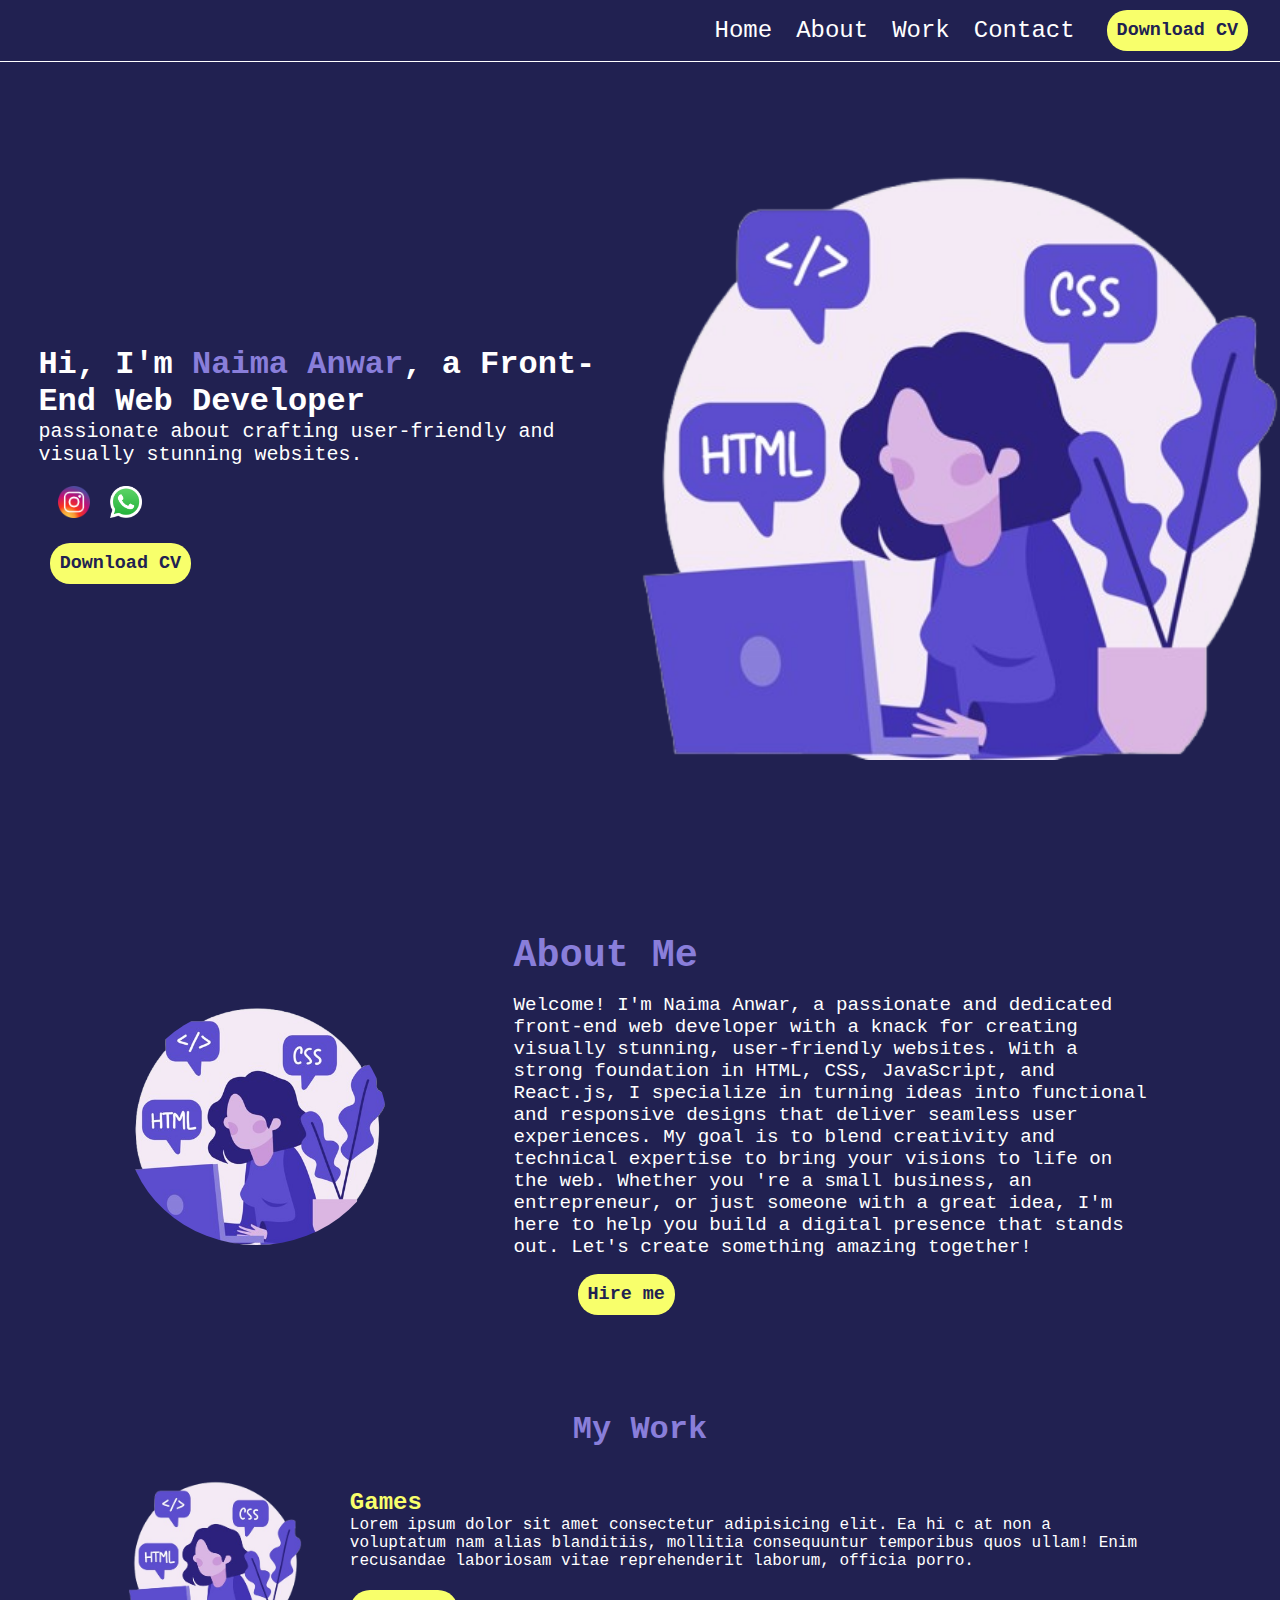
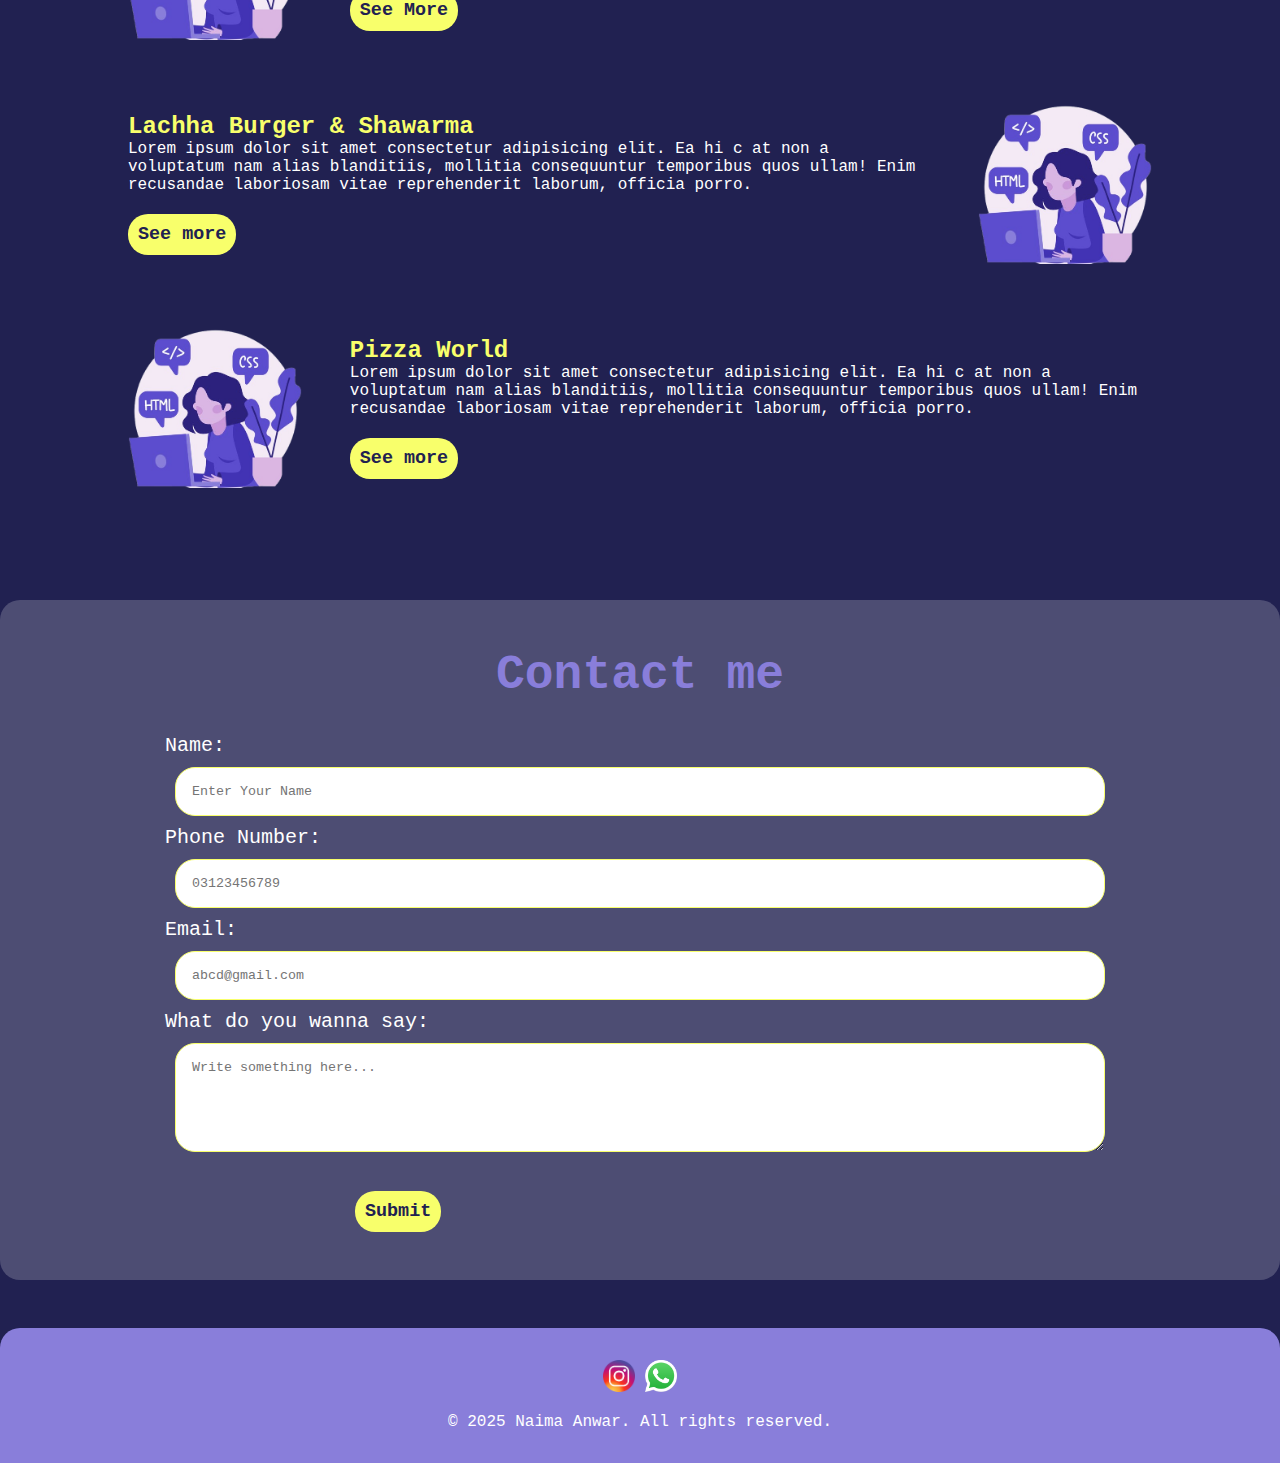
==== index.html @ 7a840ce5 "Update and rename portfolio.html to index.html" ====
<!DOCTYPE html>
<html lang="en">
<head>
    <meta charset="UTF-8">
    <meta name="viewport" content="width=device-width, initial-scale=1.0">
    <link rel="stylesheet" href="portfolio.css">
    <title>Document</title>
</head>
<body>
    <nav>
        <button class="navbar-toggle" onclick="toggle()">☰</button>
        <div class="nav-a display">
        <button class="close" onclick="closefun()">x</button>
        <a href="portfolio.html" class="hnav">Home</a><hr>
        <a href="#about">About</a><hr>
        <a href="#work">Work</a><hr>
        <a href="#contact-sec">Contact</a><hr>
        <p class="cr-nav">&copy; 2025 Naima Anwar. All rights reserved.</p>
        </div>
        <button class="cv">Download CV</button>
    </nav>
    <section id="home" class="home-sec">
        <div class="home-txt">
        <h1>Hi, I'm <span>Naima Anwar</span>, a Front-End Web Developer</h1>
        <p>passionate about crafting user-friendly and visually stunning websites.</p>
        <div class="logo">
            <a href=""><img src="instalogo.webp"></a>
            <a href=""><img src="watsapplogo.png"></a>
        </div>
        <button class="download cv">Download CV</button>
        
        </div>
        <div class="home-img">
            <img src="portfolio-bg.png">
        </div>
    </section>
    <section id="about" class="about-sec">
        <div class="about-div">
            <div class="img"><img src="portfolio-bg.png"></div>
            <div class="abt-txt">
                <h1>About Me</h1>
                <p>Welcome! I'm Naima Anwar, a passionate and dedicated front-end web 
                    developer with a knack for creating visually stunning,
                     user-friendly websites. With a strong foundation in HTML, CSS,
                      JavaScript, and React.js, I specialize in turning ideas into
                       functional and responsive designs that deliver seamless user
                        experiences. My goal is to blend creativity and technical 
                        expertise to bring your visions to life on the web. Whether you
                        're a small business, an entrepreneur, or just someone with a great
                         idea, I'm here to help you build a digital presence that stands 
                         out. Let's create something amazing together!</p>
                         <button class="abt-btn cv">Hire me</button>
                        </div>
        </div>
    </section>
    <section id="work" class="work-sec">
        <h1>My Work</h1>
        <a href="C:\Users\hi\Documents\Projects\Games\game-home.html" class="ttt work">
            <img src="portfolio-bg.png">
            <div class="game-txt work-txt">
               <p> <span>Games</span><br>Lorem ipsum dolor sit amet consectetur adipisicing elit. Ea hi
                c at non a voluptatum nam alias blanditiis, mollitia consequuntur temporibus quos 
                ullam! Enim recusandae laboriosam vitae reprehenderit laborum, officia porro.</p>
                <button class="cv work-btn">See More</button>
            </div>
            
        </a>
        <a href="C:\Users\hi\Documents\Projects\laccha\lacha.html" class="lachha work">
            <img src="portfolio-bg.png">
            <div class="lachha-txt work-txt">
                <p><span>Lachha Burger & Shawarma</span><br>Lorem ipsum dolor sit amet consectetur adipisicing elit. Ea hi
                c at non a voluptatum nam alias blanditiis, mollitia consequuntur temporibus quos 
                ullam! Enim recusandae laboriosam vitae reprehenderit laborum, officia porro.</p>
                <button class="cv work-btn">See more</button>
            </div>
            
        </a>
        <a href="" class="pizza work">
            <img src="portfolio-bg.png">
            <div class="pizza-txt work-txt">
                <p><span>Pizza World</span><br>Lorem ipsum dolor sit amet consectetur adipisicing elit. Ea hi
                c at non a voluptatum nam alias blanditiis, mollitia consequuntur temporibus quos 
                ullam! Enim recusandae laboriosam vitae reprehenderit laborum, officia porro.</p>
                <button class="cv work-btn">See more</button>
            </div>
        </a>
    </section>
    <section id="contact-sec">
        <h1>Contact me</h1>
        <form id="form">
            <!-- <legend>For Complain</legend> -->
            <label for="name">Name:  </label><br>
			<input type="text" class="name" name="name" placeholder="Enter Your Name" required><br>
			
			<label for="phone">Phone Number: </label><br>
			<input type="text" class="phone" name="phone" placeholder="03123456789" required><br>

            <label for="email">Email: </label><br>
			<input type="text" class="email" name="email" placeholder="abcd@gmail.com" required><br>
			
			<label for="complaint">What do you wanna say: <label><br>
            <textarea class="complaint" name="complaint" rows="5" cols="30" placeholder="Write something here..."></textarea><br><br>
            <button class="send cv">Submit</button>
            </form>
    </section>
    <footer>
        <div class="footer-logo">
            <a href=""><img src="instalogo.webp"></a>
            <a href=""><img src="watsapplogo.png"></a>
        </div>
        <p>&copy; 2025 Naima Anwar. All rights reserved.</p>
    </footer>
    <script src="portfolio.js">

    </script>
</body>
</html>
---- portfolio.css ----
*{
    margin: 0;
    padding: 0;
    font-family: 'Courier New', Courier, monospace;
    color: white;
}
body{
    background-color: rgb(33, 33, 81);
    overflow-x: hidden;
}
nav{
    width: 95vw;
    padding:10px 2.5vw ;
    background-color: rgb(33, 33, 81);
    border-bottom: 1px solid white;
    display: flex;
    flex-direction: row;
    justify-content: end;
    gap: 2rem;
    position: fixed;
    z-index:3;
}
.nav-a{
    display: flex;
    flex-direction: row;
    gap: 1.5rem;
}
nav a{
    text-decoration: none;
    color: white;
    font-size: 1.5rem;
    display: flex;
    justify-content:center ;
    align-items: center;
}
.close{
    display: none;
}
nav a:hover{
    font-weight: bold;
    color: rgb(137 126 218);
}
.cv{
    background-color: rgb(248, 255, 107);
    color: rgb(33, 33, 81);
    font-weight: bold;
    font-size:1.15rem;
    padding:10px;
    border-radius: 20px;
    border: none;
    width: fit-content;
}
.cv:hover{
    background-color: rgb(137 126 218);
    color:rgb(33, 33, 81) ;
    cursor: pointer;
}
.navbar-toggle{
    display: none;
}
.cr-nav{
    display: none;
}
.nav-a hr{
    display: none;
}
/*home section*/
.home-sec{
    padding: 60px 0px 0px 0px;
    color: white;
    display: flex;
    flex-direction: row;
    justify-content: space-between;
    width: 100vw;
    height: 90vh;
}
.home-txt{
    display: flex;
    flex-direction: column;
    justify-content: center;
    padding: 0 3vw;
    width:  50vw;
}
.home-txt h1{
    font-size: 2rem;
}
.home-txt p{
    font-size: 1.25rem;
}
span{
    color: rgb(137 126 218);
}
.home-img{
    display: flex;
    justify-content: center;
    align-items: center;
}
.home-img img{
    width: 50vw;
}
.logo{
    display: flex;
    flex-direction: row;
    gap: 20px;
    margin: 20px;
}
.logo img{
    height: 2rem;
}
.download{
    margin-left: 2%;
}
/*About Us Section*/
.about-sec{
    padding: 5% 0rem;
    display: flex;
    flex-direction: column;
    justify-content: center;
}
.about-div{
    display: flex;
    flex-direction: row;
    justify-content: space-evenly;
}
.about-div img{
    height:15rem;
    width: auto;
    border-radius: 50%;
    display: flex;
    flex-direction: column;
    justify-content: center;
}
.img{
    display: flex;
    flex-direction: column;
    justify-content: center;  
}
.abt-txt{
    width: 50vw;
    font-size: larger;
    color: white;
    display: flex;
    gap: 1rem;
    flex-direction: column;
}
.abt-txt h1{
    color: rgb(137 126 218);
}
.abt-btn{
    position: relative;
    left: 10%;
}

/* Work section*/
.work-sec{
    display: flex;
    flex-direction: column;
    justify-content: center;
    align-items: center;
    padding: 2rem 0rem;
}
.work-sec h1{
    font-size: 2rem;
    color: rgb(137 126 218);
    
}
.work-sec a{
    text-decoration: none;
}
.work{
    display: flex;
    flex-direction: row;
    padding: 2rem 10vw;
    justify-content: space-evenly;
    gap: 3rem;
}
.work img{
    height: 10rem;
}
.work-txt{
    display: flex;
    flex-direction: column;
    gap: 20px;
    justify-content: center;
    /* height: 10rem; */
}
.work-btn{
    position: relative;
}
.work-txt span{
    font-size: 1.5rem;
    font-weight: bold;
    color: rgb(248, 255, 107);
}
.lachha{
    flex-direction: row-reverse;
}
/*Contact section*/
#contact-sec{
    background-color: rgba(255,255,255,0.2);
    padding: 3rem 5rem;
    border-radius: 20px;
    display: flex;
    flex-direction: column;
    justify-content: center;
    align-items: center;
    gap: 2rem;
    margin: 3rem 0rem;
}
#contact-sec h1{
    font-size: 3rem;
    color: rgb(137 126 218);
    text-align: center;
}
label{
    font-size: 1.25rem;
}
.name, .phone, .email, .complaint{
    margin: 10px;
}
input, textarea{
    width: 70vw;
    padding: 1rem;
    border-radius: 20px;
    border: 1px solid rgb(248, 255, 107);
    color: black;
}
textarea{
    width: 70vw;
}
.send{
    position: relative;
    left: 20%;
}
/*Footer */
footer{
    background-color: rgb(137 126 218);
    border-radius: 20px 20px 0px 0px;
    padding: 2rem;
    display: flex;
    flex-direction: column;
    justify-content: center;
    align-items: center;
    gap: 1rem;
}
.footer-logo img{
    height: 2rem;
}
/*Media queries*/

@media (max-width:800px){
    nav a{
        font-size: 1.10rem;
    }
    .cv{
        font-size: 1.10rem;
        padding :5px 10px;
    }
    .home-txt h1{
        font-size: 1.15rem;
    }
    .home-txt p{
        font-size: 1rem;
    }
    .abt-txt{
        font-size: 0.9rem;
    }
}
@media(max-width:630px){
    .about-div{
        flex-direction: column;
        justify-content: center;
        align-items: center;
        gap: 20px;
    }
    .abt-txt{
        width: 90vw;
        text-align: center;
        display: flex;
        align-items: center;
    }
    .abt-txt h1{
        font-size: 1.5rem;
    }
    .abt-btn{
        position: relative;
        left: 0;
    }
}
@media (max-width:585px){
    nav{
        display: flex;
        flex-direction: row;
        justify-content: space-between;
    }
    .nav-a{
        width: 40vw;
        background-color: rgb(137 126 218);
        position: absolute;
        height: 100vh;
        display: flex;
        flex-direction: column;
        justify-content: flex-start;
        gap: 10px;
        top: 0px;
        left: 0;
    }
    .nav-a a{
        padding: 0.75rem 0rem;
        font-weight: bold;
    }
    .nav-a a:hover{
        background-color: rgb(33, 33, 81) ;
    }
    .navbar-toggle, .close{
        background-color: transparent;
        font-size: 1.5rem;
        border:none;
        display: block;
    }
    .close{
        text-align: start;
        background-color: red;
        width: fit-content;
        font-weight: bolder;
        padding:2px 5px;
        font-family: Arial, Helvetica, sans-serif;
        /* border-radius: 5px; */
    }
    .cr-nav{
        position: absolute;
        bottom: 0px;
        font-size: 0.8rem;
        text-align: center;
        display: block;
    }
    .display{
      display: none;
    }
    .nav-a hr{
        display: block;
    }
}
@media(max-width:535px){
    .work{
        flex-direction: column;
        text-align: center;
    }
    .work-btn{
        position: relative;
        left: 30%;
        right: 50%;
    }
    
    #contact-sec h1{
        font-size: 2rem;
    }
}
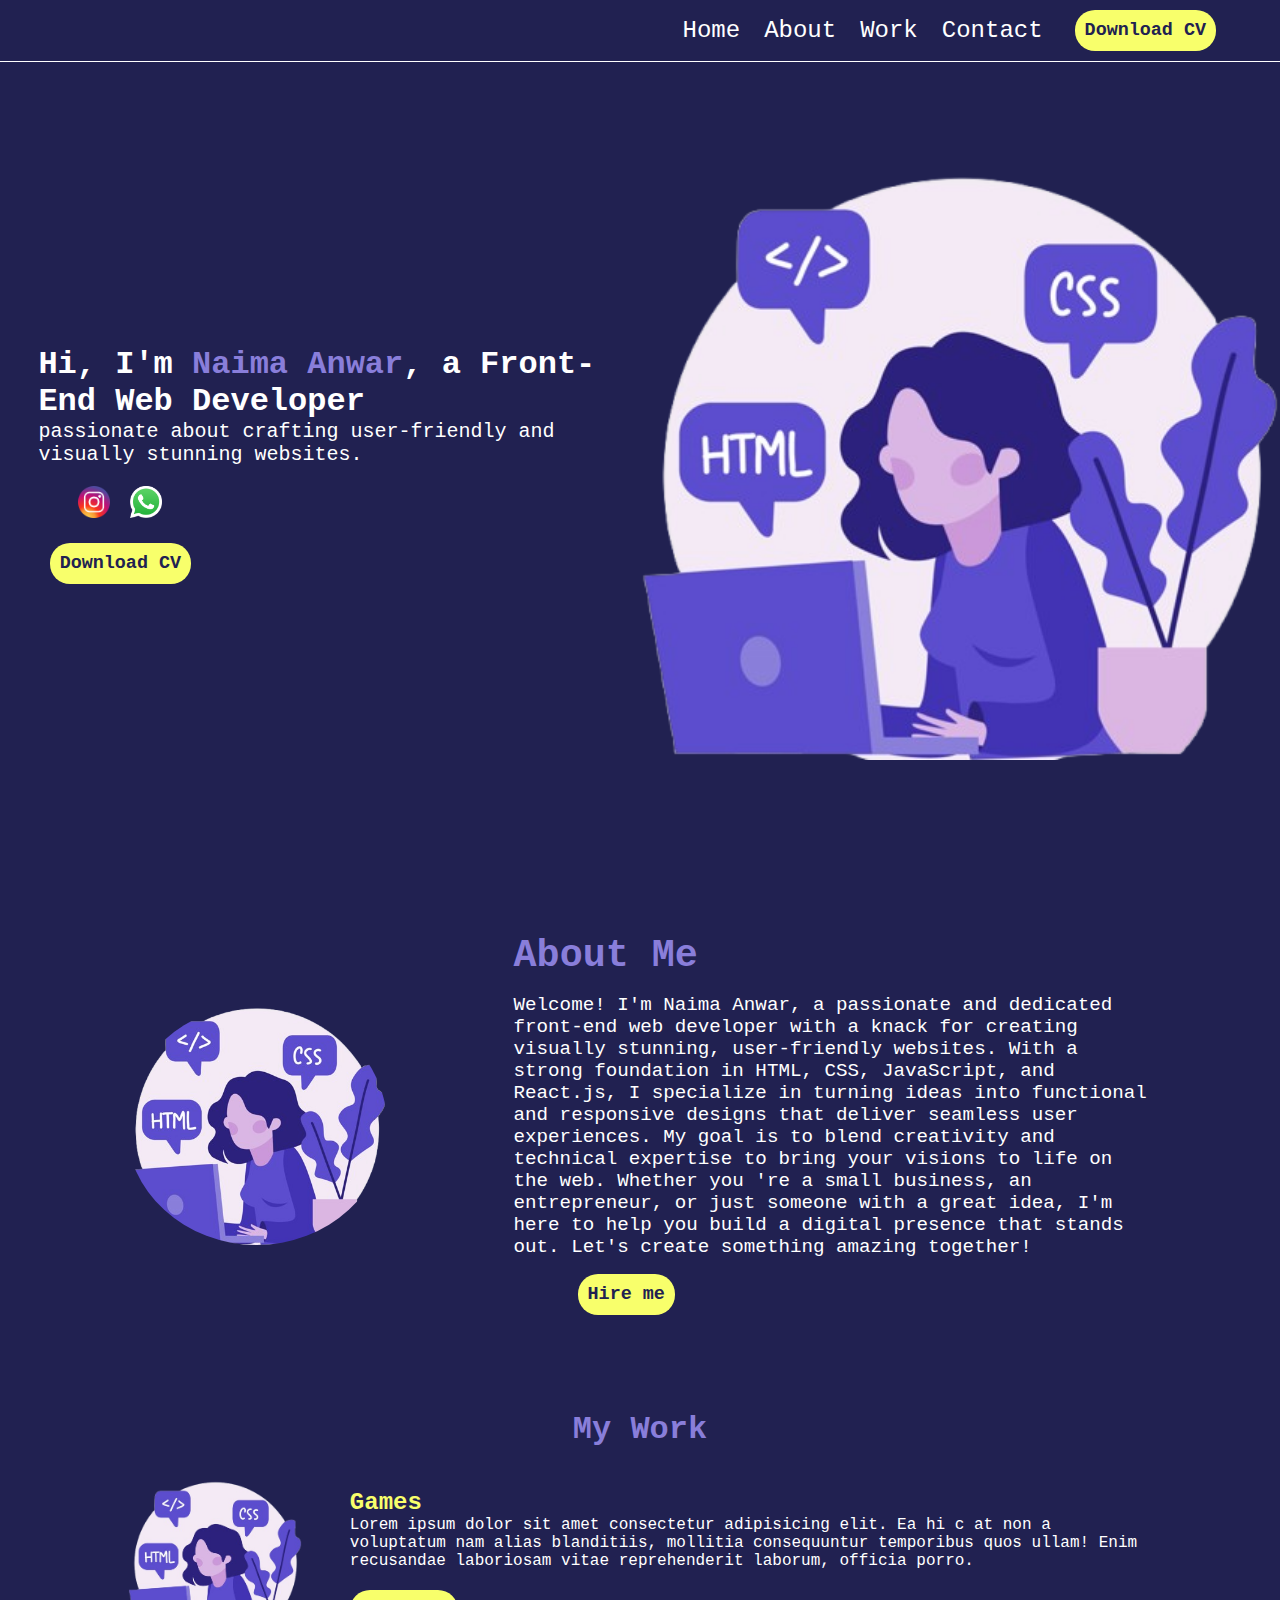
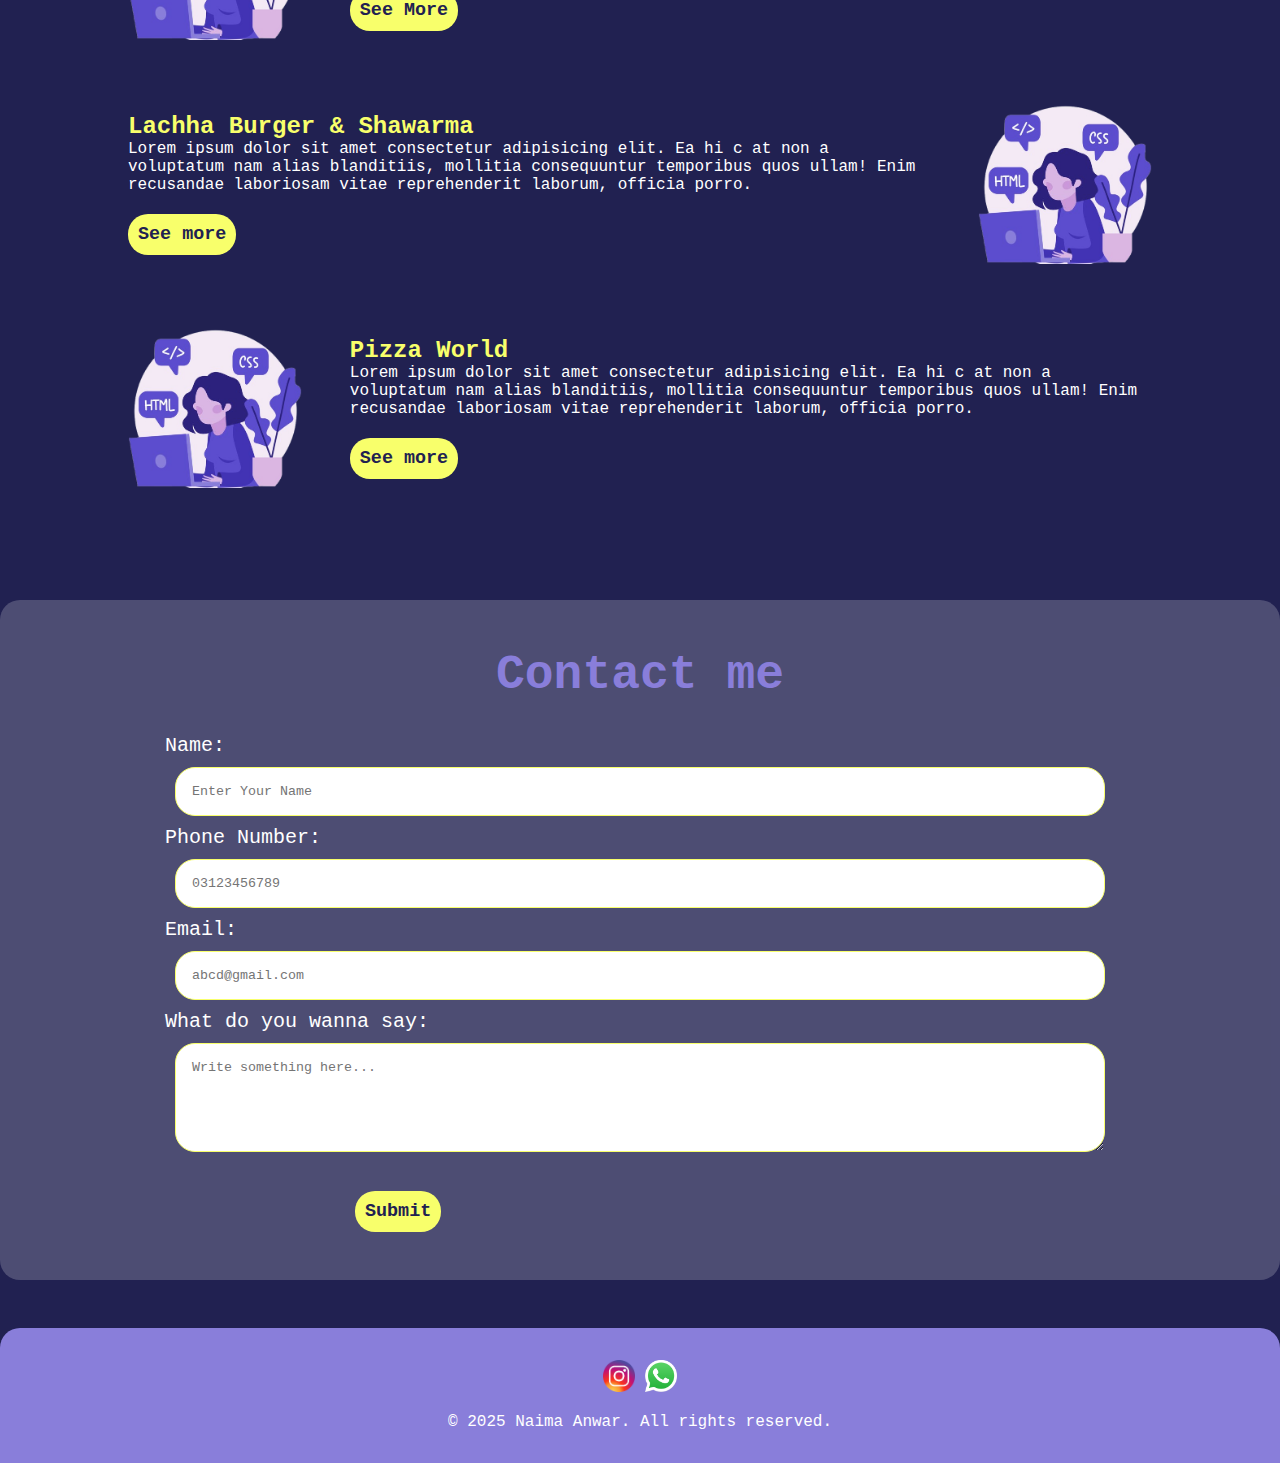
==== commit 6769c968: "Update index.html" ====
--- a/index.html
+++ b/index.html
@@ -3,21 +3,21 @@
 <head>
     <meta charset="UTF-8">
     <meta name="viewport" content="width=device-width, initial-scale=1.0">
-    <link rel="stylesheet" href="portfolio.css">
-    <title>Document</title>
+    <link rel="stylesheet" href="index.css">
+    <title>Naima Portfolio</title>
 </head>
 <body>
     <nav>
         <button class="navbar-toggle" onclick="toggle()">☰</button>
         <div class="nav-a display">
         <button class="close" onclick="closefun()">x</button>
-        <a href="portfolio.html" class="hnav">Home</a><hr>
+        <a href="#home" class="hnav">Home</a><hr>
         <a href="#about">About</a><hr>
         <a href="#work">Work</a><hr>
         <a href="#contact-sec">Contact</a><hr>
         <p class="cr-nav">&copy; 2025 Naima Anwar. All rights reserved.</p>
         </div>
-        <button class="cv">Download CV</button>
+        <a href="Naima_CV.pdf" download="Naima_CV"><button class="cv">Download CV</button><a/>
     </nav>
     <section id="home" class="home-sec">
         <div class="home-txt">
@@ -110,7 +110,7 @@
         </div>
         <p>&copy; 2025 Naima Anwar. All rights reserved.</p>
     </footer>
-    <script src="portfolio.js">
+    <script src="index.js">
 
     </script>
 </body>
--- a/index.css
+++ b/index.css
@@ -0,0 +1,358 @@
+*{
+    margin: 0;
+    padding: 0;
+    font-family: 'Courier New', Courier, monospace;
+    color: white;
+}
+body{
+    background-color: rgb(33, 33, 81);
+    overflow-x: hidden;
+}
+nav{
+    width: 95vw;
+    padding:10px 2.5vw ;
+    background-color: rgb(33, 33, 81);
+    border-bottom: 1px solid white;
+    display: flex;
+    flex-direction: row;
+    justify-content: end;
+    gap: 2rem;
+    position: fixed;
+    z-index:3;
+}
+.nav-a{
+    display: flex;
+    flex-direction: row;
+    gap: 1.5rem;
+}
+nav a{
+    text-decoration: none;
+    color: white;
+    font-size: 1.5rem;
+    display: flex;
+    justify-content:center ;
+    align-items: center;
+}
+.close{
+    display: none;
+}
+nav a:hover{
+    font-weight: bold;
+    color: rgb(137 126 218);
+}
+.cv{
+    background-color: rgb(248, 255, 107);
+    color: rgb(33, 33, 81);
+    font-weight: bold;
+    font-size:1.15rem;
+    padding:10px;
+    border-radius: 20px;
+    border: none;
+    width: fit-content;
+}
+.cv:hover{
+    background-color: rgb(137 126 218);
+    color:rgb(33, 33, 81) ;
+    cursor: pointer;
+}
+.navbar-toggle{
+    display: none;
+}
+.cr-nav{
+    display: none;
+}
+.nav-a hr{
+    display: none;
+}
+/*home section*/
+.home-sec{
+    padding: 60px 0px 0px 0px;
+    color: white;
+    display: flex;
+    flex-direction: row;
+    justify-content: space-between;
+    width: 100vw;
+    height: 90vh;
+}
+.home-txt{
+    display: flex;
+    flex-direction: column;
+    justify-content: center;
+    padding: 0 3vw;
+    width:  50vw;
+}
+.home-txt h1{
+    font-size: 2rem;
+}
+.home-txt p{
+    font-size: 1.25rem;
+}
+span{
+    color: rgb(137 126 218);
+}
+.home-img{
+    display: flex;
+    justify-content: center;
+    align-items: center;
+}
+.home-img img{
+    width: 50vw;
+}
+.logo{
+    display: flex;
+    flex-direction: row;
+    gap: 20px;
+    margin: 20px;
+}
+.logo img{
+    height: 2rem;
+}
+.download{
+    margin-left: 2%;
+}
+/*About Us Section*/
+.about-sec{
+    padding: 5% 0rem;
+    display: flex;
+    flex-direction: column;
+    justify-content: center;
+}
+.about-div{
+    display: flex;
+    flex-direction: row;
+    justify-content: space-evenly;
+}
+.about-div img{
+    height:15rem;
+    width: auto;
+    border-radius: 50%;
+    display: flex;
+    flex-direction: column;
+    justify-content: center;
+}
+.img{
+    display: flex;
+    flex-direction: column;
+    justify-content: center;  
+}
+.abt-txt{
+    width: 50vw;
+    font-size: larger;
+    color: white;
+    display: flex;
+    gap: 1rem;
+    flex-direction: column;
+}
+.abt-txt h1{
+    color: rgb(137 126 218);
+}
+.abt-btn{
+    position: relative;
+    left: 10%;
+}
+
+/* Work section*/
+.work-sec{
+    display: flex;
+    flex-direction: column;
+    justify-content: center;
+    align-items: center;
+    padding: 2rem 0rem;
+}
+.work-sec h1{
+    font-size: 2rem;
+    color: rgb(137 126 218);
+    
+}
+.work-sec a{
+    text-decoration: none;
+}
+.work{
+    display: flex;
+    flex-direction: row;
+    padding: 2rem 10vw;
+    justify-content: space-evenly;
+    gap: 3rem;
+}
+.work img{
+    height: 10rem;
+}
+.work-txt{
+    display: flex;
+    flex-direction: column;
+    gap: 20px;
+    justify-content: center;
+    /* height: 10rem; */
+}
+.work-btn{
+    position: relative;
+}
+.work-txt span{
+    font-size: 1.5rem;
+    font-weight: bold;
+    color: rgb(248, 255, 107);
+}
+.lachha{
+    flex-direction: row-reverse;
+}
+/*Contact section*/
+#contact-sec{
+    background-color: rgba(255,255,255,0.2);
+    padding: 3rem 5rem;
+    border-radius: 20px;
+    display: flex;
+    flex-direction: column;
+    justify-content: center;
+    align-items: center;
+    gap: 2rem;
+    margin: 3rem 0rem;
+}
+#contact-sec h1{
+    font-size: 3rem;
+    color: rgb(137 126 218);
+    text-align: center;
+}
+label{
+    font-size: 1.25rem;
+}
+.name, .phone, .email, .complaint{
+    margin: 10px;
+}
+input, textarea{
+    width: 70vw;
+    padding: 1rem;
+    border-radius: 20px;
+    border: 1px solid rgb(248, 255, 107);
+    color: black;
+}
+textarea{
+    width: 70vw;
+}
+.send{
+    position: relative;
+    left: 20%;
+}
+/*Footer */
+footer{
+    background-color: rgb(137 126 218);
+    border-radius: 20px 20px 0px 0px;
+    padding: 2rem;
+    display: flex;
+    flex-direction: column;
+    justify-content: center;
+    align-items: center;
+    gap: 1rem;
+}
+.footer-logo img{
+    height: 2rem;
+}
+/*Media queries*/
+
+@media (max-width:800px){
+    nav a{
+        font-size: 1.10rem;
+    }
+    .cv{
+        font-size: 1.10rem;
+        padding :5px 10px;
+    }
+    .home-txt h1{
+        font-size: 1.15rem;
+    }
+    .home-txt p{
+        font-size: 1rem;
+    }
+    .abt-txt{
+        font-size: 0.9rem;
+    }
+}
+@media(max-width:630px){
+    .about-div{
+        flex-direction: column;
+        justify-content: center;
+        align-items: center;
+        gap: 20px;
+    }
+    .abt-txt{
+        width: 90vw;
+        text-align: center;
+        display: flex;
+        align-items: center;
+    }
+    .abt-txt h1{
+        font-size: 1.5rem;
+    }
+    .abt-btn{
+        position: relative;
+        left: 0;
+    }
+}
+@media (max-width:585px){
+    nav{
+        display: flex;
+        flex-direction: row;
+        justify-content: space-between;
+    }
+    .nav-a{
+        width: 40vw;
+        background-color: rgb(137 126 218);
+        position: absolute;
+        height: 100vh;
+        display: flex;
+        flex-direction: column;
+        justify-content: flex-start;
+        gap: 10px;
+        top: 0px;
+        left: 0;
+    }
+    .nav-a a{
+        padding: 0.75rem 0rem;
+        font-weight: bold;
+    }
+    .nav-a a:hover{
+        background-color: rgb(33, 33, 81) ;
+    }
+    .navbar-toggle, .close{
+        background-color: transparent;
+        font-size: 1.5rem;
+        border:none;
+        display: block;
+    }
+    .close{
+        text-align: start;
+        background-color: red;
+        width: fit-content;
+        font-weight: bolder;
+        padding:2px 5px;
+        font-family: Arial, Helvetica, sans-serif;
+        /* border-radius: 5px; */
+    }
+    .cr-nav{
+        position: absolute;
+        bottom: 0px;
+        font-size: 0.8rem;
+        text-align: center;
+        display: block;
+    }
+    .display{
+      display: none;
+    }
+    .nav-a hr{
+        display: block;
+    }
+}
+@media(max-width:535px){
+    .work{
+        flex-direction: column;
+        text-align: center;
+    }
+    .work-btn{
+        position: relative;
+        left: 30%;
+        right: 50%;
+    }
+    
+    #contact-sec h1{
+        font-size: 2rem;
+    }
+}
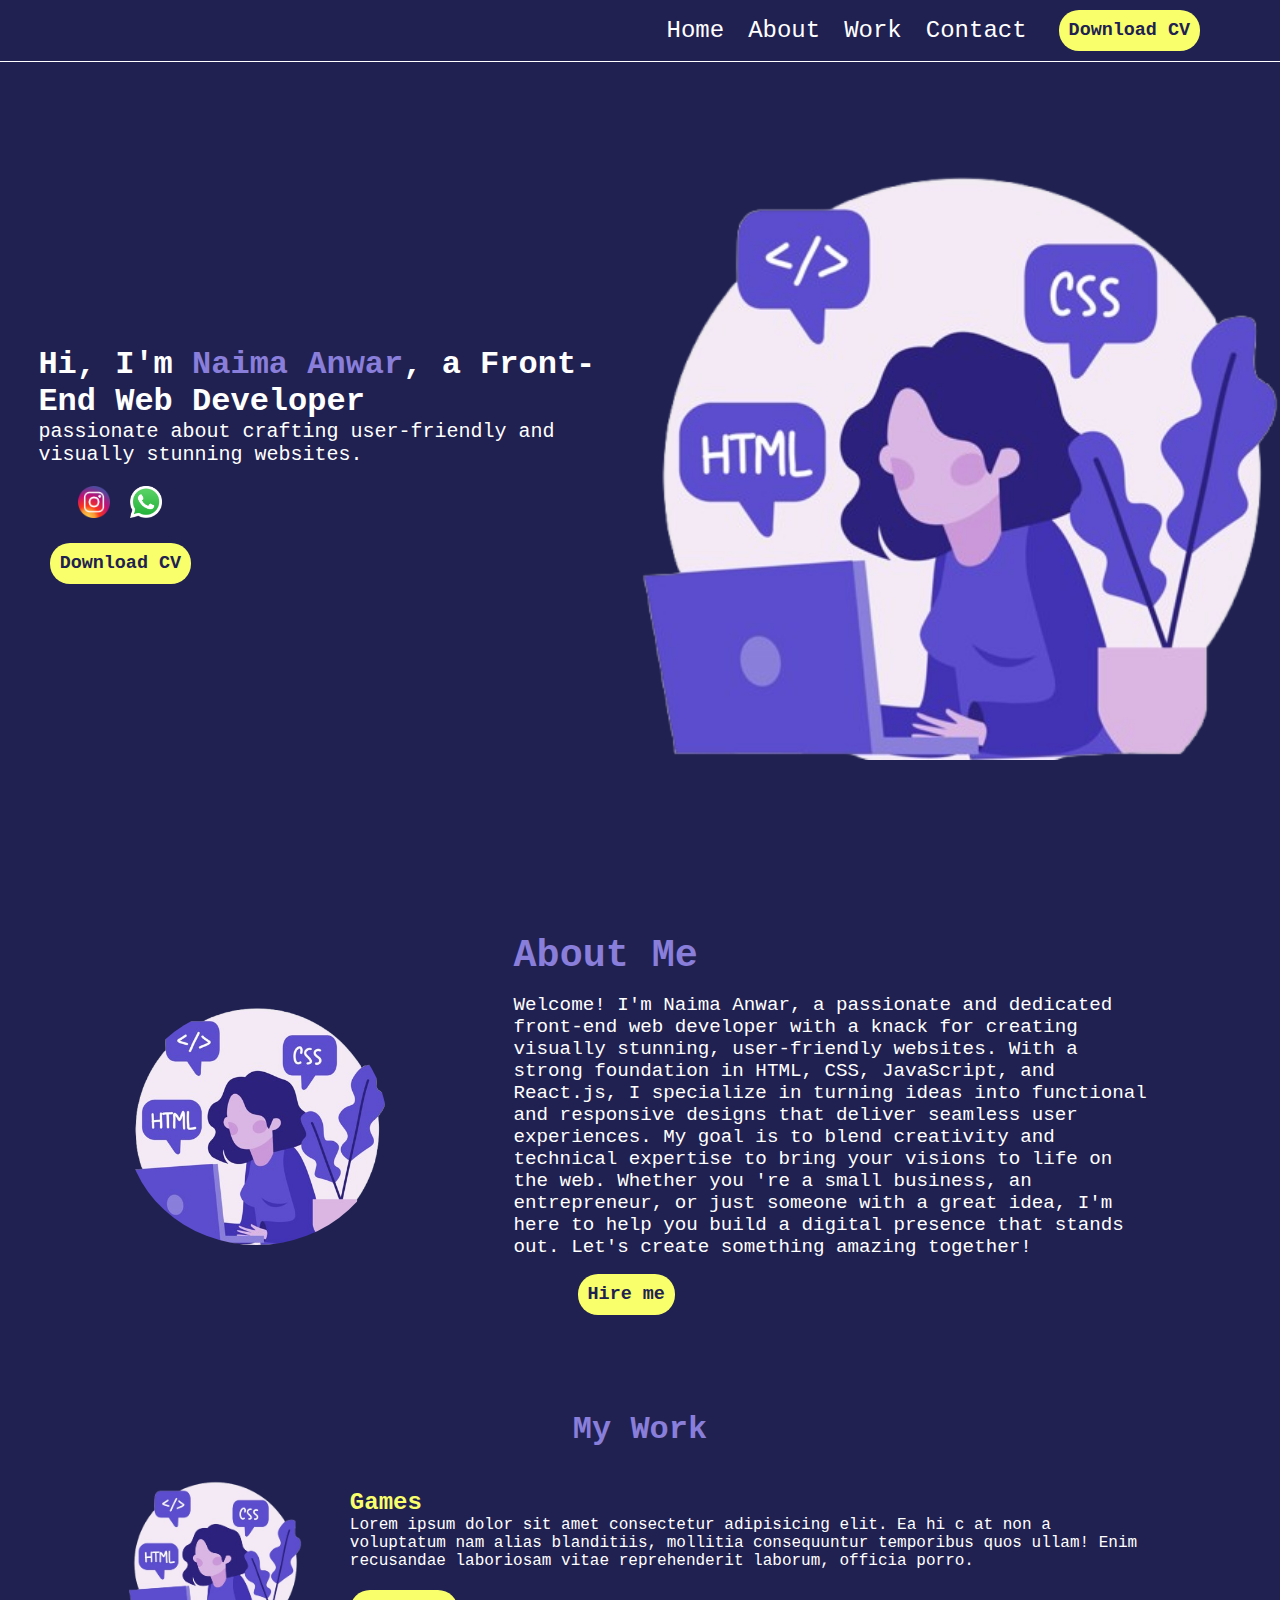
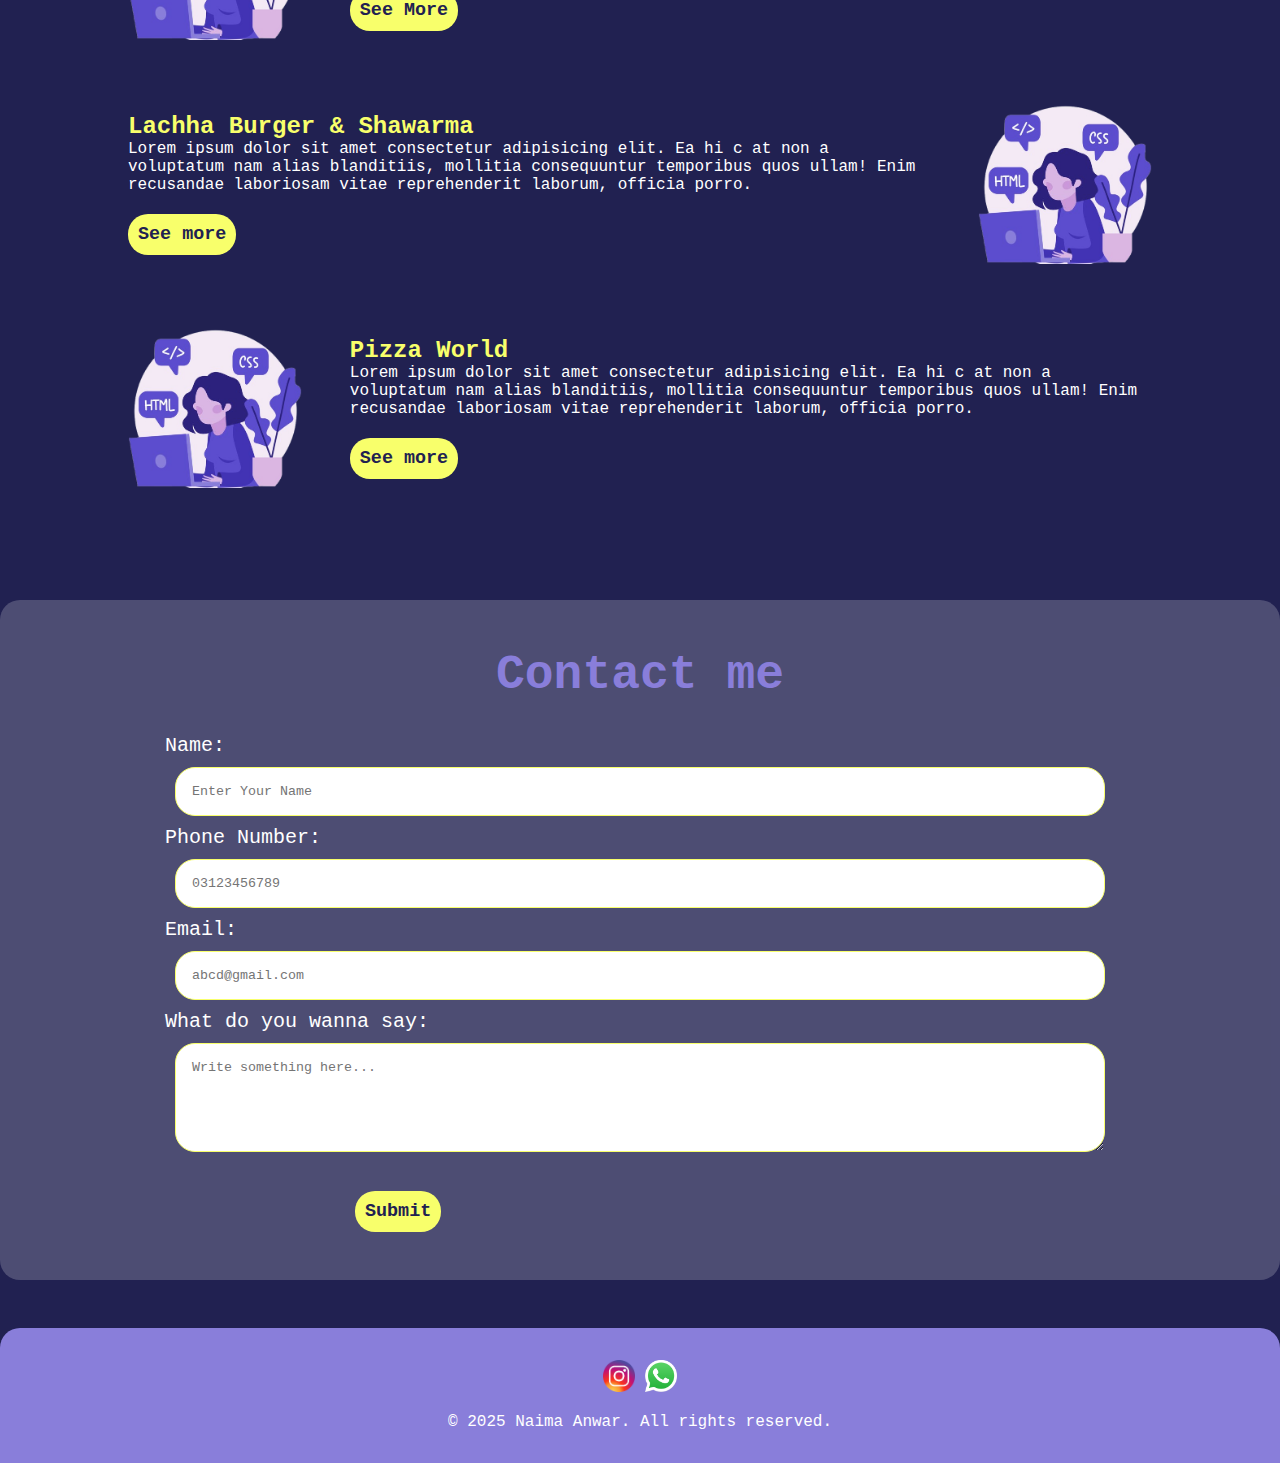
==== commit 1df1112c: "Update index.html" ====
--- a/index.html
+++ b/index.html
@@ -17,7 +17,7 @@
         <a href="#contact-sec">Contact</a><hr>
         <p class="cr-nav">&copy; 2025 Naima Anwar. All rights reserved.</p>
         </div>
-        <a href="Naima_CV.pdf" download="Naima_CV"><button class="cv">Download CV</button><a/>
+        <a class="cv-a" href="Naima_CV.pdf" download="Naima_CV.pdf"><button class="cv">Download CV</button><a/>
     </nav>
     <section id="home" class="home-sec">
         <div class="home-txt">
--- a/index.css
+++ b/index.css
@@ -49,6 +49,7 @@
     border-radius: 20px;
     border: none;
     width: fit-content;
+    margin-right:1rem;
 }
 .cv:hover{
     background-color: rgb(137 126 218);
